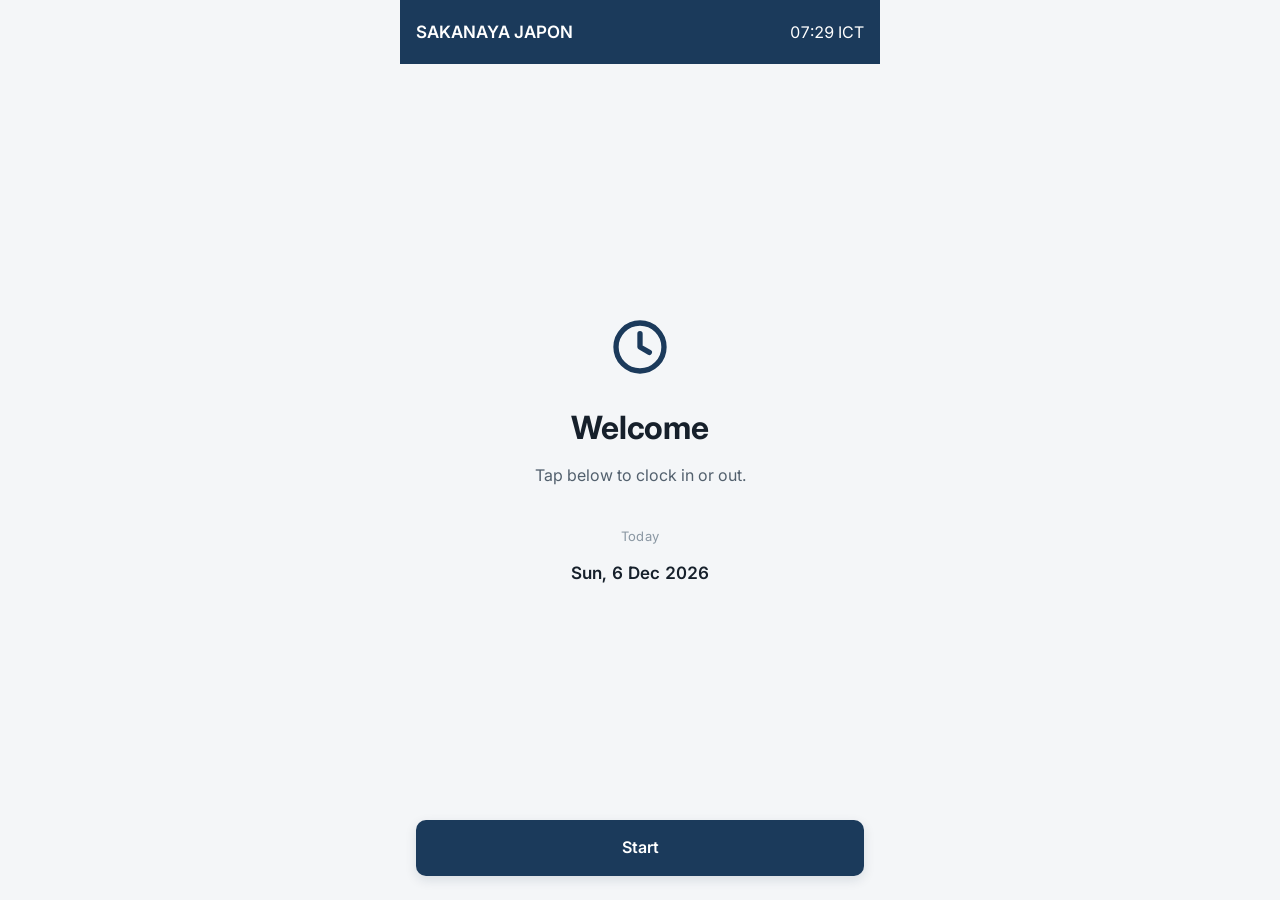
==== index.html @ c8229593 "Add QR punch page" ====
<!DOCTYPE html>
<html lang="en">
<head>
  <meta charset="UTF-8" />
  <!--
    index.html — システム1 固定QR打刻ページ（B1）
    設計の正：
      - docs/system1_勤怠給与/デザイン/打刻ページ.md（4画面フロー Welcome→PIN→Action Select→Result）
      - docs/system1_勤怠給与/デザイン/デザインシステム.md（色・タイポ・余白トークン）
    実装：GitHub Pages 静的ページ。打刻ロジックは GAS WebApp（app.js の CONFIG.API_URL）。
    UI言語：英語のみ（B1）。
  -->
  <meta name="viewport" content="width=device-width, initial-scale=1, viewport-fit=cover" />
  <meta name="color-scheme" content="light" />
  <title>Clock In / Out</title>
  <link rel="preconnect" href="https://fonts.googleapis.com" />
  <link rel="preconnect" href="https://fonts.gstatic.com" crossorigin />
  <!-- Inter（未読込時は style.css の system-ui フォールバックで成立） -->
  <link href="https://fonts.googleapis.com/css2?family=Inter:wght@400;600;700&display=swap" rel="stylesheet" />
  <link rel="stylesheet" href="style.css" />
</head>
<body>
  <div class="app">

    <!-- ===== Header band（会社名＋端末時刻：参考表示） ===== -->
    <header class="app__header">
      <span class="app__company" id="companyName">Company Name</span>
      <span class="app__clock tabular" id="deviceClock" aria-label="Current device time">--:-- ICT</span>
    </header>

    <!-- ===== オフライン/エラーバナー（B1 §5-4） ===== -->
    <div class="banner" id="offlineBanner" role="alert">
      <span class="banner__icon" aria-hidden="true">
        <svg class="icon-sm" viewBox="0 0 24 24" fill="none" stroke="currentColor" stroke-width="2" stroke-linecap="round" stroke-linejoin="round">
          <line x1="1" y1="1" x2="23" y2="23"></line>
          <path d="M16.72 11.06A10.94 10.94 0 0 1 19 12.55M5 12.55a10.94 10.94 0 0 1 5.17-2.39M10.71 5.05A16 16 0 0 1 22.58 9M1.42 9a15.91 15.91 0 0 1 4.7-2.88M8.53 16.11a6 6 0 0 1 6.95 0M12 20h.01"></path>
        </svg>
      </span>
      <div>
        <div class="banner__title" id="bannerTitle">No connection</div>
        <div class="banner__msg" id="bannerMsg">You're offline. Your punch was not recorded.</div>
      </div>
    </div>

    <!-- ===== 画面コンテンツ ===== -->
    <main class="app__content">

      <!-- ----- Screen 1: Welcome / Token Check ----- -->
      <section class="screen welcome is-active" id="screenWelcome" aria-labelledby="welcomeTitle">
        <span class="welcome__icon" aria-hidden="true">
          <!-- 時計アイコン（navy線・stroke 2px） -->
          <svg class="icon-lg" viewBox="0 0 24 24" fill="none" stroke="currentColor" stroke-width="2" stroke-linecap="round" stroke-linejoin="round">
            <circle cx="12" cy="12" r="9"></circle>
            <polyline points="12 7 12 12 15.5 14"></polyline>
          </svg>
        </span>
        <h1 class="t-display" id="welcomeTitle">Welcome</h1>
        <p class="t-body text-secondary">Tap below to clock in or out.</p>
        <p class="t-small welcome__date-label">Today</p>
        <p class="t-h3 welcome__date tabular" id="welcomeDate">—</p>
      </section>

      <!-- ----- Screen 2: PIN Entry ----- -->
      <section class="screen pin" id="screenPin" aria-labelledby="pinTitle">
        <div class="pin__heading">
          <h2 class="t-h2 center" id="pinTitle">Enter your PIN</h2>
          <p class="t-small text-secondary center">to identify yourself</p>
        </div>

        <!-- 桁マスク（6桁） -->
        <div class="pin__dots" id="pinDots" aria-hidden="true">
          <span class="pin__dot"></span>
          <span class="pin__dot"></span>
          <span class="pin__dot"></span>
          <span class="pin__dot"></span>
          <span class="pin__dot"></span>
          <span class="pin__dot"></span>
        </div>
        <!-- 表示トグルON時の数字表示（任意） -->
        <div class="pin__shown tabular" id="pinShown" aria-hidden="true"></div>

        <p class="pin__error t-small" id="pinError" role="alert" aria-live="assertive"></p>

        <button type="button" class="pin__toggle" id="pinToggle" aria-pressed="false">Show</button>

        <!-- 数字キーパッド（各キー64×64px） -->
        <div class="keypad" id="keypad" role="group" aria-label="PIN keypad">
          <button type="button" class="key" data-key="1">1</button>
          <button type="button" class="key" data-key="2">2</button>
          <button type="button" class="key" data-key="3">3</button>
          <button type="button" class="key" data-key="4">4</button>
          <button type="button" class="key" data-key="5">5</button>
          <button type="button" class="key" data-key="6">6</button>
          <button type="button" class="key" data-key="7">7</button>
          <button type="button" class="key" data-key="8">8</button>
          <button type="button" class="key" data-key="9">9</button>
          <span class="key key--empty" aria-hidden="true"></span>
          <button type="button" class="key" data-key="0">0</button>
          <button type="button" class="key key--del" data-action="delete" aria-label="Delete last digit">
            <svg class="icon-sm" viewBox="0 0 24 24" fill="none" stroke="currentColor" stroke-width="2" stroke-linecap="round" stroke-linejoin="round">
              <path d="M21 4H8l-7 8 7 8h13a2 2 0 0 0 2-2V6a2 2 0 0 0-2-2z"></path>
              <line x1="18" y1="9" x2="12" y2="15"></line>
              <line x1="12" y1="9" x2="18" y2="15"></line>
            </svg>
          </button>
        </div>
      </section>

      <!-- ----- Screen 3: Action Select ----- -->
      <section class="screen action" id="screenAction" aria-labelledby="actionHello">
        <span class="action__icon" aria-hidden="true">
          <!-- 人アイコン -->
          <svg class="icon-md" viewBox="0 0 24 24" fill="none" stroke="currentColor" stroke-width="2" stroke-linecap="round" stroke-linejoin="round">
            <path d="M20 21v-2a4 4 0 0 0-4-4H8a4 4 0 0 0-4 4v2"></path>
            <circle cx="12" cy="7" r="4"></circle>
          </svg>
        </span>
        <h2 class="t-h2 action__hello" id="actionHello">Hello, —</h2>
        <p class="t-small action__empid tabular" id="actionEmpId">—</p>
        <p class="t-body action__question">What would you like to do?</p>

        <!-- 出勤カード -->
        <button type="button" class="choice" id="choiceIn" data-type="in" aria-pressed="false">
          <span class="choice__check" aria-hidden="true">
            <svg class="icon-sm" viewBox="0 0 24 24" fill="none" stroke="currentColor" stroke-width="2.5" stroke-linecap="round" stroke-linejoin="round">
              <polyline points="20 6 9 17 4 12"></polyline>
            </svg>
          </span>
          <span class="choice__body">
            <span class="choice__title">Punch In</span>
            <span class="choice__sub">Start your workday</span>
            <span class="choice__warn" id="choiceInWarn"></span>
          </span>
        </button>

        <!-- 退勤カード -->
        <button type="button" class="choice" id="choiceOut" data-type="out" aria-pressed="false">
          <span class="choice__check" aria-hidden="true">
            <svg class="icon-sm" viewBox="0 0 24 24" fill="none" stroke="currentColor" stroke-width="2.5" stroke-linecap="round" stroke-linejoin="round">
              <polyline points="20 6 9 17 4 12"></polyline>
            </svg>
          </span>
          <span class="choice__body">
            <span class="choice__title">Punch Out</span>
            <span class="choice__sub">End your workday</span>
            <span class="choice__warn" id="choiceOutWarn"></span>
          </span>
        </button>

        <p class="t-small action__last" id="actionLast"></p>
      </section>

      <!-- ----- Screen 4: Result（全画面） ----- -->
      <section class="screen result" id="screenResult" aria-labelledby="resultTitle">
        <div class="result__badge" id="resultBadge" aria-hidden="true">
          <!-- アイコンはJSで成功/警告/危険に差し替え -->
          <svg class="icon-lg" id="resultIcon" viewBox="0 0 24 24" fill="none" stroke="currentColor" stroke-width="2.5" stroke-linecap="round" stroke-linejoin="round">
            <polyline points="20 6 9 17 4 12"></polyline>
          </svg>
        </div>
        <h2 class="t-display result__title" id="resultTitle">—</h2>
        <p class="t-body result__who" id="resultWho"></p>
        <p class="result__time tabular" id="resultTime"></p>
        <p class="t-small result__server-note" id="resultServerNote"></p>
        <!-- 拒否/警告時の対処（What to do） -->
        <div id="resultHelpBlock" hidden>
          <p class="t-small result__what">What to do:</p>
          <p class="t-body result__todo" id="resultTodo"></p>
        </div>
        <p class="t-small result__return" id="resultReturn" aria-live="polite"></p>
      </section>

    </main>

    <!-- ===== Primary action（画面下部固定・画面ごとに切替） ===== -->
    <footer class="app__footer">
      <!-- Screen1 -->
      <button type="button" class="btn btn--primary" id="btnStart" data-footer="welcome">
        <span class="btn__spinner" aria-hidden="true"></span>
        <span class="btn__label">Start</span>
      </button>

      <!-- Screen2 -->
      <button type="button" class="btn btn--primary" id="btnContinue" data-footer="pin" disabled>
        <span class="btn__spinner" aria-hidden="true"></span>
        <span class="btn__label">Continue</span>
      </button>

      <!-- Screen3 -->
      <button type="button" class="btn btn--primary" id="btnPunch" data-footer="action" disabled>
        <span class="btn__spinner" aria-hidden="true"></span>
        <span class="btn__label">Punch</span>
      </button>
      <button type="button" class="btn btn--secondary" id="btnCancel" data-footer="action">
        <span class="btn__label">Cancel</span>
      </button>

      <!-- Screen4 (success) -->
      <button type="button" class="btn btn--primary" id="btnDone" data-footer="result-done">
        <span class="btn__label">Done</span>
      </button>
      <!-- Screen4 (reject) / token / offline -->
      <button type="button" class="btn btn--primary" id="btnTryAgain" data-footer="result-retry">
        <span class="btn__spinner" aria-hidden="true"></span>
        <span class="btn__label">Try again</span>
      </button>
      <button type="button" class="btn btn--secondary" id="btnGetHelp" data-footer="result-help">
        <span class="btn__label">Get help</span>
      </button>
    </footer>
  </div>

  <!-- ライブリージョン（打刻結果の読み上げ・B1 §5-1） -->
  <div class="sr-only" id="liveRegion" aria-live="assertive" role="status"></div>

  <script src="app.js"></script>
</body>
</html>
---- style.css ----
/*
 * style.css — システム1 固定QR打刻ページ（B1）
 *
 * 設計の正：
 *   - docs/system1_勤怠給与/デザイン/デザインシステム.md（色HEX・タイポ・余白・トークン・タップ領域）
 *   - docs/system1_勤怠給与/デザイン/打刻ページ.md（B1：4画面フロー・状態・英語UI文言）
 *
 * 方針：
 *   - デザイントークンはすべて CSS 変数化（HEX/サイズは指定値どおり）。
 *   - 安価Android・逆光・屋外でも崩れない高コントラスト（navy×白固定の操作要素）。
 *   - タップ領域：主ボタン56px・PINキー64px・最小44px厳守。本文16px以上。
 *   - 相対単位（rem）で OS 文字拡大に追従。base 16px。
 */

/* ===========================================================================
 * デザイントークン（デザインシステム.md §9 のHEX・サイズをそのまま変数化）
 * =========================================================================== */
:root {
  /* Color — Brand / Navy */
  --color-brand-navy: #1B3A5B;
  --color-brand-navy-deep: #12293F;
  --color-brand-navy-tint: #E8EEF4;
  --color-accent-gold: #C9A227;
  --color-accent-gold-tint: #F6EFD8;

  /* Color — Neutral */
  --color-text-primary: #16202B;
  --color-text-secondary: #52606D;
  --color-text-muted: #8A97A3;
  --color-text-ondark: #FFFFFF;
  --color-bg-page: #F4F6F8;
  --color-bg-surface: #FFFFFF;
  --color-border-default: #D5DCE3;
  --color-border-strong: #A9B5C0;

  /* Color — Status */
  --color-success: #1E7E45;
  --color-success-tint: #E3F2E8;
  --color-warning: #B5740A;
  --color-warning-tint: #FBF0DC;
  --color-danger: #C0392B;
  --color-danger-tint: #FBE6E3;
  --color-info: #2563A8;
  --color-info-tint: #E5EEF7;

  /* Disabled button (デザインシステム §6-1 無効) */
  --color-disabled-bg: #C7CED5;

  /* Radius */
  --radius-sm: 6px;
  --radius-md: 10px;
  --radius-lg: 16px;
  --radius-full: 9999px;

  /* Space (8px grid) */
  --space-1: 4px;
  --space-2: 8px;
  --space-3: 12px;
  --space-4: 16px;
  --space-5: 24px;
  --space-6: 32px;
  --space-7: 48px;
  --space-8: 64px;

  /* Shadow（navy を薄めた影。純黒を避ける） */
  --shadow-sm: 0 1px 2px rgba(18, 41, 63, 0.08);
  --shadow-md: 0 4px 12px rgba(18, 41, 63, 0.12);
  --shadow-focus: 0 0 0 3px rgba(37, 99, 168, 0.35);

  /* Type — font families */
  --font-ui: 'Inter', -apple-system, 'Segoe UI', Roboto, 'Noto Sans', Arial, sans-serif;
  --font-amount: 'Inter', 'Roboto Mono', 'DejaVu Sans Mono', Consolas, monospace;

  /* Layout */
  --content-max: 480px;
  --header-height: 64px;
}

/* ===========================================================================
 * リセット・基底
 * =========================================================================== */
*,
*::before,
*::after {
  box-sizing: border-box;
  margin: 0;
  padding: 0;
}

html {
  font-size: 16px; /* base。rem 基準。iOS自動ズーム回避も兼ねる */
  -webkit-text-size-adjust: 100%;
}

body {
  font-family: var(--font-ui);
  color: var(--color-text-primary);
  background: var(--color-bg-page);
  line-height: 1.5;
  /* 逆光・OLED眩しさ低減のため純白でなく bg.page を地に */
  min-height: 100vh;
  -webkit-font-smoothing: antialiased;
}

/* 等幅数字（金額・PIN・時刻の桁を揃える） */
.tabular {
  font-variant-numeric: tabular-nums;
  font-feature-settings: 'tnum' 1;
}

/* スクリーンリーダ専用（ライブリージョン等） */
.sr-only {
  position: absolute;
  width: 1px;
  height: 1px;
  padding: 0;
  margin: -1px;
  overflow: hidden;
  clip: rect(0, 0, 0, 0);
  white-space: nowrap;
  border: 0;
}

/* ===========================================================================
 * アプリ枠・ヘッダ・コンテンツ・フッタ操作
 * =========================================================================== */
.app {
  display: flex;
  flex-direction: column;
  min-height: 100vh;
  max-width: var(--content-max);
  margin: 0 auto; /* 大画面では中央寄せ（間延び防止・B1 §2） */
  background: var(--color-bg-page);
}

/* Header band（navy 帯・高さ約64px・会社名＋端末時刻） */
.app__header {
  display: flex;
  align-items: center;
  justify-content: space-between;
  min-height: var(--header-height);
  padding: 0 var(--space-4); /* 画面外マージン左右16px */
  background: var(--color-brand-navy);
  color: var(--color-text-ondark);
}

.app__company {
  font-size: 1.0625rem; /* 17px type.h3 */
  font-weight: 600;
  line-height: 1.35;
  letter-spacing: 0;
}

.app__clock {
  font-size: 1rem; /* 16px type.body */
  font-weight: 400;
  font-variant-numeric: tabular-nums;
  color: var(--color-text-ondark);
  white-space: nowrap;
}

/* Content area（縦単一カラム・中央〜やや上に情報） */
.app__content {
  flex: 1 1 auto;
  padding: var(--space-5) var(--space-4); /* 上下24・左右16 */
  display: flex;
  flex-direction: column;
}

/* Primary action（画面下部固定・全幅・下マージン space.5） */
.app__footer {
  padding: var(--space-4) var(--space-4) var(--space-5);
  display: flex;
  flex-direction: column;
  gap: var(--space-2);
}

/* ===========================================================================
 * 画面（screen）の切替
 * =========================================================================== */
.screen {
  display: none;
  flex: 1 1 auto;
  flex-direction: column;
}

.screen.is-active {
  display: flex;
}

/* 画面遷移フェード（reduced-motion で無効） */
@media (prefers-reduced-motion: no-preference) {
  .screen.is-active {
    animation: fadeIn 140ms ease-out;
  }
  @keyframes fadeIn {
    from { opacity: 0; }
    to { opacity: 1; }
  }
}

/* ===========================================================================
 * タイポグラフィ・ユーティリティ（type.* トークン）
 * =========================================================================== */
.t-display {
  font-size: 2rem;          /* 32px */
  font-weight: 700;
  line-height: 1.2;
  letter-spacing: -0.2px;
}
.t-h1 { font-size: 1.5rem; font-weight: 700; line-height: 1.25; letter-spacing: -0.2px; }
.t-h2 { font-size: 1.25rem; font-weight: 600; line-height: 1.3; }
.t-h3 { font-size: 1.0625rem; font-weight: 600; line-height: 1.35; }
.t-body { font-size: 1rem; font-weight: 400; line-height: 1.5; }
.t-body-strong { font-size: 1rem; font-weight: 600; line-height: 1.5; }
.t-small { font-size: 0.8125rem; font-weight: 400; line-height: 1.45; letter-spacing: 0.1px; }
.t-amount {
  font-size: 1.125rem; font-weight: 600; line-height: 1.3;
  font-variant-numeric: tabular-nums;
}

.text-secondary { color: var(--color-text-secondary); }
.text-muted { color: var(--color-text-muted); }

.mt-1 { margin-top: var(--space-1); }
.mt-2 { margin-top: var(--space-2); }
.mt-3 { margin-top: var(--space-3); }
.mt-4 { margin-top: var(--space-4); }
.mt-5 { margin-top: var(--space-5); }
.mt-6 { margin-top: var(--space-6); }

.center { text-align: center; }

/* ===========================================================================
 * ボタン（デザインシステム §6-1）
 * =========================================================================== */
.btn {
  display: inline-flex;
  align-items: center;
  justify-content: center;
  gap: var(--space-2);
  width: 100%;
  min-height: 56px; /* モバイル主ボタン56px */
  padding: 12px 24px;
  border: none;
  border-radius: var(--radius-md);
  font-family: var(--font-ui);
  font-size: 1rem;
  font-weight: 600;
  line-height: 1.2;
  cursor: pointer;
  -webkit-tap-highlight-color: transparent;
  transition: background-color 100ms ease, transform 100ms ease, box-shadow 100ms ease;
}

.btn:focus-visible {
  outline: none;
  box-shadow: var(--shadow-focus);
}

/* Primary（navy × 白） */
.btn--primary {
  background: var(--color-brand-navy);
  color: var(--color-text-ondark);
  box-shadow: var(--shadow-md);
}
.btn--primary:active:not(:disabled) {
  background: var(--color-brand-navy-deep);
  transform: translateY(1px);
  box-shadow: var(--shadow-sm);
}

/* Secondary（白 × navy・強罫線） */
.btn--secondary {
  background: var(--color-bg-surface);
  color: var(--color-brand-navy);
  border: 1.5px solid var(--color-border-strong);
}
.btn--secondary:active:not(:disabled) {
  background: var(--color-brand-navy-tint);
  transform: translateY(1px);
}

/* 無効（押せないことが一目で分かる淡色化） */
.btn:disabled {
  background: var(--color-disabled-bg);
  color: var(--color-text-muted);
  box-shadow: none;
  cursor: not-allowed;
  border-color: var(--color-disabled-bg);
}

/* 処理中のスピナー（ボタン内・info系の控えめ回転） */
.btn__spinner {
  width: 18px;
  height: 18px;
  border: 2px solid rgba(255, 255, 255, 0.45);
  border-top-color: #ffffff;
  border-radius: var(--radius-full);
  display: none;
}
.btn--secondary .btn__spinner {
  border: 2px solid rgba(27, 58, 91, 0.25);
  border-top-color: var(--color-brand-navy);
}
.btn.is-loading .btn__spinner {
  display: inline-block;
}
@media (prefers-reduced-motion: no-preference) {
  .btn.is-loading .btn__spinner {
    animation: spin 700ms linear infinite;
  }
  @keyframes spin {
    to { transform: rotate(360deg); }
  }
}
/* reduced-motion：回転せず静的（点滅させない） */
@media (prefers-reduced-motion: reduce) {
  .btn.is-loading .btn__spinner {
    border-top-color: rgba(255, 255, 255, 0.7);
  }
}

/* ===========================================================================
 * Screen 1: Welcome / Token Check
 * =========================================================================== */
.welcome {
  align-items: center;
  text-align: center;
  justify-content: center;
  gap: var(--space-4);
  padding-top: var(--space-6);
}

.welcome__icon {
  color: var(--color-brand-navy);
  margin-bottom: var(--space-2);
}

.welcome__date-label {
  color: var(--color-text-muted);
  margin-top: var(--space-5);
}

.welcome__date {
  color: var(--color-text-primary);
}

/* ===========================================================================
 * Screen 2: PIN Entry（大型数字キーパッド・64px・6桁マスク）
 * =========================================================================== */
.pin {
  align-items: center;
}

.pin__heading {
  align-self: stretch;
}

/* 桁マスク（● 入力済 / ○ 未入力）。type.pin：28px Bold・字間4px */
.pin__dots {
  display: flex;
  justify-content: center;
  gap: var(--space-2);
  margin: var(--space-6) 0 var(--space-5);
}

.pin__dot {
  width: 18px;
  height: 18px;
  border-radius: var(--radius-full);
  border: 2px solid var(--color-border-strong);
  background: transparent;
  transition: background-color 80ms ease, border-color 80ms ease;
}
.pin__dot.is-filled {
  background: var(--color-brand-navy);
  border-color: var(--color-brand-navy);
}
/* 表示トグルON時：数字を見せる（任意） */
.pin__shown {
  display: none;
  font-family: var(--font-amount);
  font-size: 1.75rem; /* 28px type.pin */
  font-weight: 700;
  letter-spacing: 4px;
  color: var(--color-text-primary);
  text-align: center;
  margin: var(--space-6) 0 var(--space-5);
  min-height: 2.1rem;
}
.pin.is-show .pin__dots { display: none; }
.pin.is-show .pin__shown { display: block; }

/* PIN誤り：桁マスクを赤に＋横シェイク（reduced-motion で静止赤枠） */
.pin.is-error .pin__dot {
  border-color: var(--color-danger);
}
.pin.is-error .pin__dot.is-filled {
  background: var(--color-danger);
  border-color: var(--color-danger);
}
@media (prefers-reduced-motion: no-preference) {
  .pin.is-shake .pin__dots,
  .pin.is-shake .pin__shown {
    animation: shake 120ms ease-in-out;
  }
  @keyframes shake {
    0%, 100% { transform: translateX(0); }
    25% { transform: translateX(-8px); }
    75% { transform: translateX(8px); }
  }
}

/* エラーメッセージ（type.small danger・インライン） */
.pin__error {
  min-height: 1.2rem;
  color: var(--color-danger);
  text-align: center;
  margin-bottom: var(--space-4);
}

/* 表示トグル（Show / Hide） */
.pin__toggle {
  background: none;
  border: none;
  color: var(--color-info);
  font-size: 0.8125rem;
  font-weight: 600;
  padding: var(--space-2) var(--space-3);
  min-height: 44px;
  cursor: pointer;
}
.pin__toggle:focus-visible {
  outline: none;
  box-shadow: var(--shadow-focus);
  border-radius: var(--radius-sm);
}

/* 数字キーパッド（各キー64×64px・間隔8px） */
.keypad {
  display: grid;
  grid-template-columns: repeat(3, 64px);
  gap: var(--space-2);
  justify-content: center;
  margin-top: var(--space-2);
}

.key {
  width: 64px;
  height: 64px;
  border: 1px solid var(--color-border-default);
  border-radius: var(--radius-md);
  background: var(--color-bg-surface);
  color: var(--color-text-primary);
  font-family: var(--font-amount);
  font-size: 1.5rem;
  font-weight: 600;
  cursor: pointer;
  -webkit-tap-highlight-color: transparent;
  display: flex;
  align-items: center;
  justify-content: center;
  transition: background-color 100ms ease, transform 80ms ease;
}
.key:active {
  background: var(--color-brand-navy-tint);
  transform: translateY(1px);
}
.key:focus-visible {
  outline: none;
  box-shadow: var(--shadow-focus);
}
.key--empty {
  border: none;
  background: transparent;
  cursor: default;
  pointer-events: none;
}
.key--del svg {
  stroke: var(--color-text-secondary);
}

/* ===========================================================================
 * Screen 3: Action Select（氏名表示＋出退勤2択カード）
 * =========================================================================== */
.action__icon {
  color: var(--color-brand-navy);
  align-self: center;
}

.action__hello {
  text-align: center;
  margin-top: var(--space-2);
}
.action__empid {
  text-align: center;
  color: var(--color-text-muted);
  margin-top: var(--space-1);
}
.action__question {
  text-align: center;
  color: var(--color-text-secondary);
  margin-top: var(--space-4);
  margin-bottom: var(--space-3);
}

/* 2択カード（最小64px高・全幅。選択は navy枠＋tint背景＋左チェックで冗長表現） */
.choice {
  display: flex;
  align-items: center;
  gap: var(--space-3);
  width: 100%;
  min-height: 72px;
  padding: var(--space-4);
  margin-bottom: var(--space-3);
  border: 1.5px solid var(--color-border-default);
  border-radius: var(--radius-md);
  background: var(--color-bg-surface);
  text-align: left;
  cursor: pointer;
  -webkit-tap-highlight-color: transparent;
  transition: border-color 100ms ease, background-color 100ms ease;
}
.choice:focus-visible {
  outline: none;
  box-shadow: var(--shadow-focus);
}
.choice.is-selected {
  border: 2px solid var(--color-brand-navy);
  background: var(--color-brand-navy-tint);
}

.choice__check {
  width: 24px;
  height: 24px;
  flex: 0 0 24px;
  border-radius: var(--radius-full);
  border: 2px solid var(--color-border-strong);
  display: flex;
  align-items: center;
  justify-content: center;
  color: var(--color-text-ondark);
}
.choice.is-selected .choice__check {
  border-color: var(--color-brand-navy);
  background: var(--color-brand-navy);
}
.choice__check svg { display: none; }
.choice.is-selected .choice__check svg { display: block; }

.choice__body {
  display: flex;
  flex-direction: column;
}
.choice__title {
  font-size: 1.0625rem;
  font-weight: 600;
  color: var(--color-text-primary);
}
.choice__sub {
  font-size: 0.8125rem;
  color: var(--color-text-secondary);
  margin-top: 2px;
}

/* 二重打刻の予防的注意（B1 §3：Already clocked in ...） */
.choice__warn {
  display: none;
  font-size: 0.8125rem;
  color: var(--color-warning);
  margin-top: 2px;
}
.choice.has-warn .choice__warn {
  display: block;
}

/* 直近打刻（Last punch） */
.action__last {
  margin-top: var(--space-4);
  text-align: center;
  color: var(--color-text-muted);
}

/* ===========================================================================
 * Screen 4: Result（全画面・成功/失敗/拒否/オフライン）
 * =========================================================================== */
.result {
  align-items: center;
  justify-content: center;
  text-align: center;
  gap: var(--space-4);
  padding-top: var(--space-7);
}

/* 96px 円アイコン（成功/警告/危険） */
.result__badge {
  width: 96px;
  height: 96px;
  border-radius: var(--radius-full);
  display: flex;
  align-items: center;
  justify-content: center;
  color: var(--color-text-ondark);
}
.result__badge svg { stroke: var(--color-text-ondark); }

.result--success .result__badge { background: var(--color-success); }
.result--warning .result__badge { background: var(--color-warning); }
.result--danger .result__badge { background: var(--color-danger); }

/* 成功時のアイコン ポップイン（150ms・1回） */
@media (prefers-reduced-motion: no-preference) {
  .result.is-active .result__badge {
    animation: popIn 150ms ease-out;
  }
  @keyframes popIn {
    from { transform: scale(0.7); opacity: 0; }
    to { transform: scale(1); opacity: 1; }
  }
}

.result__title {
  color: var(--color-text-primary);
}
.result__who {
  color: var(--color-text-secondary);
}
.result__time {
  font-family: var(--font-amount);
  font-size: 1.5rem;
  font-weight: 700;
  font-variant-numeric: tabular-nums;
  color: var(--color-text-primary);
}
.result__server-note {
  color: var(--color-text-secondary);
}
.result__what {
  color: var(--color-text-secondary);
}
.result__todo {
  color: var(--color-text-primary);
}
.result__return {
  color: var(--color-text-muted);
  min-height: 1.2rem;
}

/* ===========================================================================
 * オフライン／エラーバナー（danger.tint＋左罫線・B1 §5-4）
 * =========================================================================== */
.banner {
  display: none;
  align-items: flex-start;
  gap: var(--space-3);
  padding: var(--space-3) var(--space-4);
  margin: 0 var(--space-4) var(--space-4);
  border-radius: var(--radius-md);
  border-left: 4px solid var(--color-danger);
  background: var(--color-danger-tint);
  color: var(--color-text-primary);
}
.banner.is-visible {
  display: flex;
}
.banner__icon {
  color: var(--color-danger);
  flex: 0 0 auto;
  margin-top: 2px;
}
.banner__title {
  font-weight: 600;
}
.banner__msg {
  font-size: 0.8125rem;
  color: var(--color-text-secondary);
  margin-top: 2px;
}

/* ===========================================================================
 * 共通アイコンサイズ
 * =========================================================================== */
.icon-lg { width: 64px; height: 64px; }
.icon-md { width: 32px; height: 32px; }
.icon-sm { width: 20px; height: 20px; }
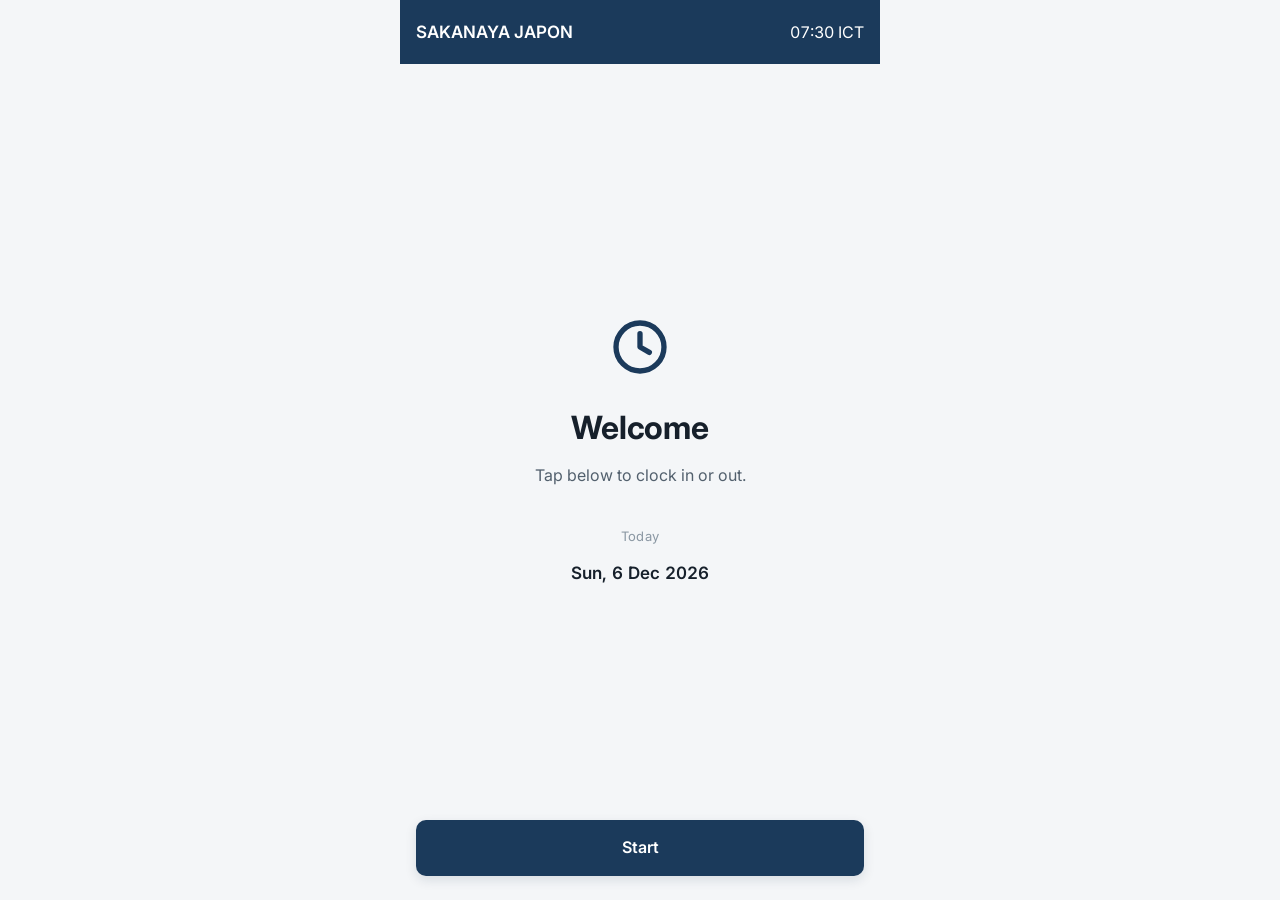
==== commit 216c367f: "Speed up punch start: fetch token without waiting for GPS (geoRequired-gated) Co-Authored-By: Claude" ====
--- a/index.html
+++ b/index.html
@@ -12,12 +12,14 @@
   -->
   <meta name="viewport" content="width=device-width, initial-scale=1, viewport-fit=cover" />
   <meta name="color-scheme" content="light" />
+  <!-- キャッシュ対策：古いページ/スクリプトを掴まないよう毎回確認させる -->
+  <meta http-equiv="Cache-Control" content="no-cache, must-revalidate" />
   <title>Clock In / Out</title>
   <link rel="preconnect" href="https://fonts.googleapis.com" />
   <link rel="preconnect" href="https://fonts.gstatic.com" crossorigin />
   <!-- Inter（未読込時は style.css の system-ui フォールバックで成立） -->
   <link href="https://fonts.googleapis.com/css2?family=Inter:wght@400;600;700&display=swap" rel="stylesheet" />
-  <link rel="stylesheet" href="style.css" />
+  <link rel="stylesheet" href="style.css?v=20260630b" />
 </head>
 <body>
   <div class="app">
@@ -127,12 +129,40 @@
             </svg>
           </span>
           <span class="choice__body">
-            <span class="choice__title">Punch In</span>
+            <span class="choice__title">Clock In</span>
             <span class="choice__sub">Start your workday</span>
             <span class="choice__warn" id="choiceInWarn"></span>
           </span>
         </button>
 
+        <!-- 休憩開始カード -->
+        <button type="button" class="choice" id="choiceBreakStart" data-type="break_start" aria-pressed="false">
+          <span class="choice__check" aria-hidden="true">
+            <svg class="icon-sm" viewBox="0 0 24 24" fill="none" stroke="currentColor" stroke-width="2.5" stroke-linecap="round" stroke-linejoin="round">
+              <polyline points="20 6 9 17 4 12"></polyline>
+            </svg>
+          </span>
+          <span class="choice__body">
+            <span class="choice__title">Start Break</span>
+            <span class="choice__sub">Pause for your break</span>
+            <span class="choice__warn" id="choiceBreakStartWarn"></span>
+          </span>
+        </button>
+
+        <!-- 休憩終了カード -->
+        <button type="button" class="choice" id="choiceBreakEnd" data-type="break_end" aria-pressed="false">
+          <span class="choice__check" aria-hidden="true">
+            <svg class="icon-sm" viewBox="0 0 24 24" fill="none" stroke="currentColor" stroke-width="2.5" stroke-linecap="round" stroke-linejoin="round">
+              <polyline points="20 6 9 17 4 12"></polyline>
+            </svg>
+          </span>
+          <span class="choice__body">
+            <span class="choice__title">End Break</span>
+            <span class="choice__sub">Return from your break</span>
+            <span class="choice__warn" id="choiceBreakEndWarn"></span>
+          </span>
+        </button>
+
         <!-- 退勤カード -->
         <button type="button" class="choice" id="choiceOut" data-type="out" aria-pressed="false">
           <span class="choice__check" aria-hidden="true">
@@ -141,7 +171,7 @@
             </svg>
           </span>
           <span class="choice__body">
-            <span class="choice__title">Punch Out</span>
+            <span class="choice__title">Clock Out</span>
             <span class="choice__sub">End your workday</span>
             <span class="choice__warn" id="choiceOutWarn"></span>
           </span>
@@ -213,6 +243,6 @@
   <!-- ライブリージョン（打刻結果の読み上げ・B1 §5-1） -->
   <div class="sr-only" id="liveRegion" aria-live="assertive" role="status"></div>
 
-  <script src="app.js"></script>
+  <script src="app.js?v=20260630b"></script>
 </body>
 </html>
